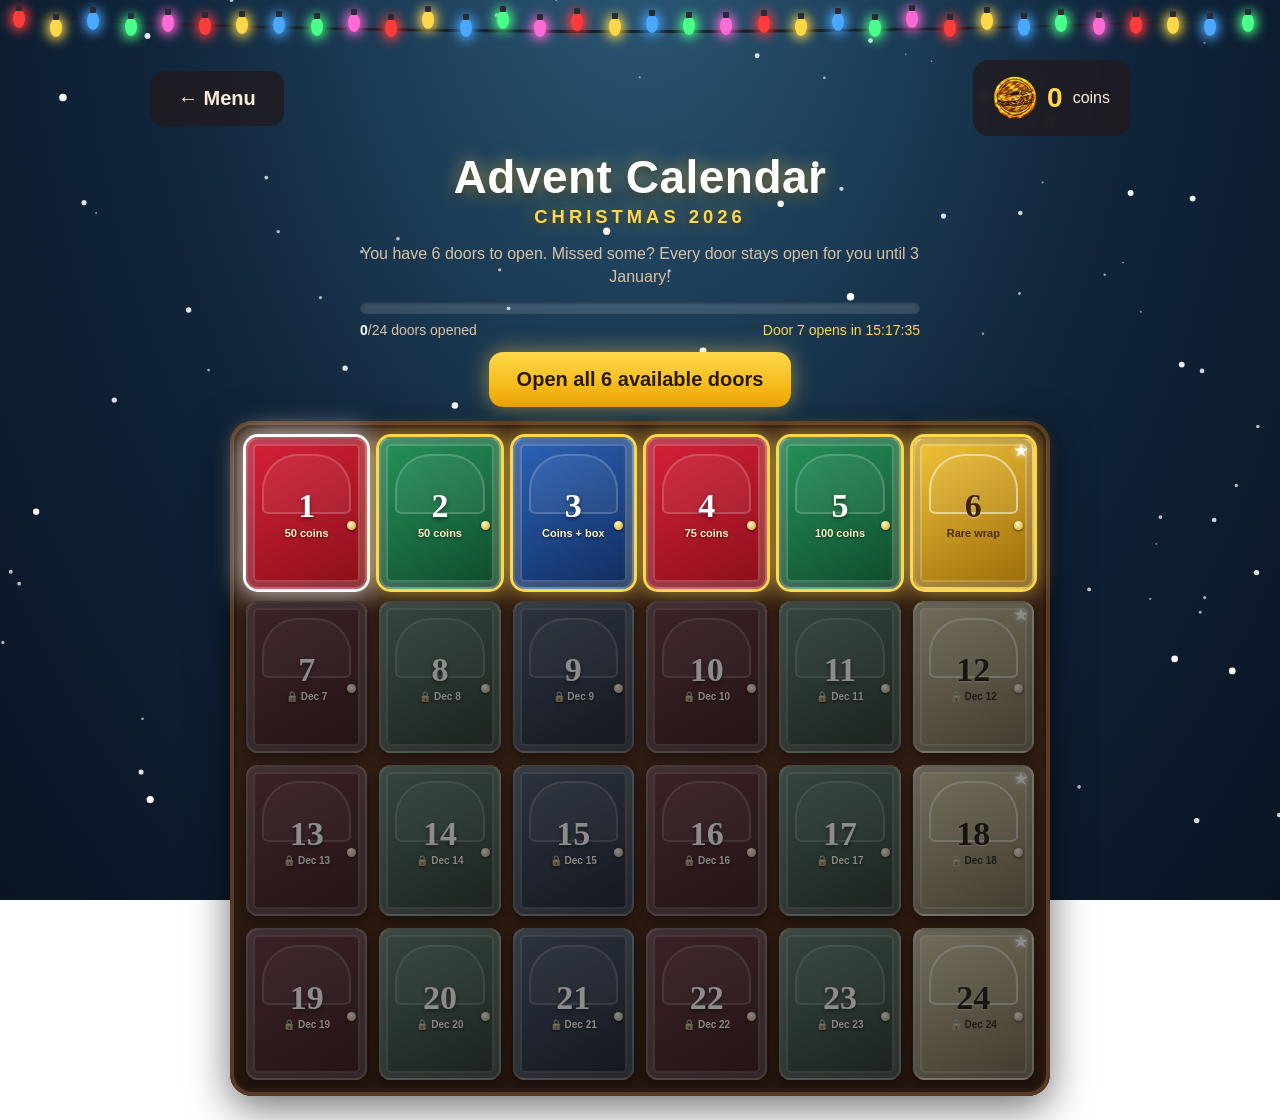
==== advent.html @ e9c2d1f6 "Add files via upload" ====
<!DOCTYPE html>
<html lang="en">
<head>
<meta charset="utf-8">
<meta name="viewport" content="width=device-width, initial-scale=1, viewport-fit=cover">
<title>Advent Calendar - Low Poly Drift</title>
<meta name="robots" content="noindex">
<link rel="icon" type="image/png" href="favicon.png">
<link rel="stylesheet" href="ui.css">
<style>
body{background:radial-gradient(ellipse at 50% -10%,#2c5a78 0,#10243a 55%,#0a1424 100%) fixed;padding-top:0;gap:14px;overflow-x:hidden}
/* string of lights */
.lights{position:relative;width:calc(100% + 24px);height:46px;margin:0 -12px;flex:none;pointer-events:none}
.lights::before{content:"";position:absolute;left:0;right:0;top:8px;height:22px;border-bottom:3px solid #1a1a22;border-radius:0 0 50% 50%/0 0 100% 100%}
.lights i{position:absolute;top:0;width:12px;height:18px;border-radius:50% 50% 55% 55%;background:var(--c);box-shadow:0 0 12px 3px var(--c);animation:tw 1.6s infinite alternate;animation-delay:var(--d)}
.lights i::before{content:"";position:absolute;left:3px;top:-5px;width:6px;height:6px;background:#2a2a32;border-radius:1px}
@keyframes tw{from{opacity:.45}to{opacity:1}}
.top{max-width:980px}
h1{font-size:clamp(30px,6vw,46px);color:#fff;text-shadow:0 0 18px rgba(255,216,74,.55),0 3px 8px rgba(0,0,0,.5);letter-spacing:.5px}
h1 small{display:block;font-size:.4em;color:var(--gold);letter-spacing:4px;text-transform:uppercase;margin-top:2px}
#sub{text-align:center;max-width:560px;line-height:1.45}
.bar{width:min(560px,92vw);display:flex;flex-direction:column;gap:8px}
.prog{height:12px;border-radius:7px;background:rgba(255,255,255,.14);overflow:hidden;box-shadow:inset 0 1px 3px rgba(0,0,0,.4)}
.prog i{display:block;height:100%;width:0;background:repeating-linear-gradient(45deg,#e8283c 0 10px,#fff 10px 20px);border-radius:7px;transition:width .6s}
.stats{display:flex;justify-content:space-between;font-size:14px;color:var(--muted);gap:10px;flex-wrap:wrap}
.stats b{color:#fff}
#next{color:var(--gold)}
#claimall{background:linear-gradient(#ffd84a,#f2a900);color:#2a1a00;box-shadow:0 0 22px rgba(255,216,74,.5);animation:glow 1.6s infinite alternate;display:none}
@keyframes glow{to{box-shadow:0 0 34px rgba(255,216,74,.9);transform:scale(1.03)}}
.cal{width:100%;max-width:820px;padding:16px;border-radius:22px;background:linear-gradient(#3a2418,#24150e);box-shadow:0 12px 40px rgba(0,0,0,.55),inset 0 0 0 4px #5a3a24,inset 0 0 0 7px #2a190f}
.grid{display:grid;grid-template-columns:repeat(4,1fr);gap:12px;perspective:1100px}
@media (min-width:700px){.grid{grid-template-columns:repeat(6,1fr)}}
.door{position:relative;aspect-ratio:4/5;padding:0;background:#0d0a12;border-radius:12px;color:#fff;font:inherit;text-align:center;box-shadow:inset 0 0 14px rgba(0,0,0,.8);-webkit-tap-highlight-color:transparent}
.door:disabled{cursor:default;opacity:1}
/* what is behind the door */
.in{position:absolute;inset:0;border-radius:12px;display:flex;flex-direction:column;align-items:center;justify-content:center;gap:3px;padding:6px 4px;background:radial-gradient(circle at 50% 45%,#fff3b8 0,#ffc861 45%,#8a4a1c 100%);color:#3a1a00;font-weight:700;font-size:12px;line-height:1.15;overflow:hidden}
.in .ic{font-size:30px;line-height:1;display:flex;align-items:center;justify-content:center;height:34px}
.in .ic img{width:32px;height:32px}
.in .sw{width:34px;height:34px;border-radius:9px;border:2px solid #fff;box-shadow:0 2px 6px rgba(0,0,0,.4)}
.in em{font-style:normal;font-size:11px;color:#6b3a10}
.in .ok{position:absolute;right:5px;top:3px;font-size:13px;color:#1f7a4a}
/* the door itself */
.face{position:absolute;inset:0;border-radius:12px;transform-origin:left center;transition:transform .8s cubic-bezier(.3,1.3,.5,1);display:flex;flex-direction:column;align-items:center;justify-content:center;gap:2px;font-size:clamp(24px,5vw,34px);font-weight:700;font-family:Georgia,"Times New Roman",serif;text-shadow:0 2px 4px rgba(0,0,0,.5);
 background:linear-gradient(150deg,var(--a),var(--b));border:2px solid rgba(255,255,255,.28);box-shadow:inset 0 0 0 5px rgba(0,0,0,.14),inset 0 0 0 7px rgba(255,255,255,.2),0 4px 10px rgba(0,0,0,.4);backface-visibility:hidden}
.face::before{content:"";position:absolute;left:12%;right:12%;top:10%;height:38%;border-radius:40% 40% 8% 8%/60% 60% 8% 8%;border:2px solid rgba(255,255,255,.18);background:rgba(255,255,255,.06)}
.face::after{content:"";position:absolute;right:9px;top:55%;width:9px;height:9px;border-radius:50%;background:radial-gradient(circle at 35% 30%,#fff6c0,#d9a520);box-shadow:0 1px 3px rgba(0,0,0,.6)}
.face span{position:relative;z-index:1}
.face small{position:relative;z-index:1;font:700 clamp(9px,1.7vw,11px) "Century Gothic",Futura,sans-serif;color:#fff6c8;text-shadow:0 1px 3px rgba(0,0,0,.6);padding:0 3px}
.c0{--a:#d6203a;--b:#8b0f1a}.c1{--a:#25935a;--b:#0f4a2c}.c2{--a:#2d63b8;--b:#102c5e}
.big .face{--a:#f2c53a;--b:#9a6a08;color:#3a2400;text-shadow:0 1px 2px rgba(255,255,255,.5)}
.big .face small{color:#4a2e00;text-shadow:none}
.big .face::before{border-color:rgba(255,255,255,.5)}
.star{position:absolute;right:5px;top:3px;font-size:15px;z-index:2;color:#fff;text-shadow:0 0 6px #fff}
.lock .face{filter:saturate(.25) brightness(.55)}
.lock .face small{font-size:10px}
.avail .face{animation:bob 1.4s infinite ease-in-out;box-shadow:0 0 0 3px var(--gold),0 0 20px 4px rgba(255,216,74,.55),inset 0 0 0 5px rgba(0,0,0,.14),inset 0 0 0 7px rgba(255,255,255,.2)}
.avail.nxt .face{box-shadow:0 0 0 3px #fff,0 0 26px 6px rgba(255,255,255,.7),inset 0 0 0 5px rgba(0,0,0,.14),inset 0 0 0 7px rgba(255,255,255,.2)}
@keyframes bob{50%{transform:translateY(-3px) scale(1.03)}}
.open .face{transform:rotateY(-118deg);animation:none;pointer-events:none}
.open{cursor:default}
/* popup */
#pop{position:fixed;inset:0;z-index:20;display:none;align-items:center;justify-content:center;background:rgba(5,10,20,.72);padding:16px}
#pop.on{display:flex}
.card{position:relative;background:linear-gradient(#2a1a2e,#17101e);border:2px solid var(--gold);border-radius:22px;padding:22px 22px 20px;width:min(460px,94vw);max-height:88vh;overflow:auto;text-align:center;box-shadow:0 0 50px rgba(255,216,74,.35);animation:pp .5s cubic-bezier(.3,1.5,.5,1)}
@keyframes pp{from{transform:scale(.6);opacity:0}}
.card h2{color:var(--gold);font-size:26px;margin-bottom:12px}
.rw{display:flex;align-items:center;gap:12px;background:rgba(255,255,255,.08);border-radius:14px;padding:10px 14px;margin:8px 0;text-align:left;font-size:16px}
.rw .ic{font-size:34px;width:44px;text-align:center;flex:none}.rw .ic img{width:40px;height:40px;vertical-align:middle}
.rw .sw{width:44px;height:44px;border-radius:11px;border:2px solid #fff;flex:none}
.rw b{display:block;color:#fff}.rw small{color:var(--muted);font-size:13px}
.rw.sm{padding:6px 12px;margin:4px 0;font-size:15px}.rw.sm .ic{font-size:26px}.rw.sm .ic img{width:30px;height:30px}.rw.sm .sw{width:34px;height:34px}
.rw.n{animation:pp .5s both;animation-delay:var(--d)}
.card .btn{margin-top:12px;padding:12px 30px;font-size:19px}
.tot{font-size:18px;color:var(--gold);font-weight:700;margin-top:6px}
#fx{position:fixed;inset:0;z-index:21;pointer-events:none}
.snow{position:fixed;inset:0;pointer-events:none;z-index:-1}
</style>
</head>
<body>
<div class="lights" id="lights"></div>
<div class="top"><button class="btn ghost" id="back">&larr; Menu</button><div class="panel coins" id="coins"></div></div>
<h1>Advent Calendar<small>Christmas 2026</small></h1>
<p id="sub"></p>
<div class="bar">
 <div class="prog"><i id="pg"></i></div>
 <div class="stats"><span><b id="cnt">0</b>/24 doors opened</span><span id="next"></span></div>
</div>
<button class="btn" id="claimall"></button>
<div class="cal"><div class="grid" id="grid"></div></div>
<div id="pop"><div class="card" id="card"></div></div>
<canvas id="fx"></canvas>
<canvas class="snow" id="snow"></canvas>
<script src="config.js"></script>
<script src="device.js"></script>
<script src="cars.js"></script>
<script>
const YEAR=2026, KEY='dn_advent'+YEAR, LOGKEY=KEY+'_log';
// ---- REWARDS (edit here). Every day gives coins; c = coins, box = a free Christmas Box roll, w = a guaranteed wrap of that rarity, car = a car (by name).
// Everything is given when a door is opened. Missed doors can be opened any time until 3 January.
const DAYS=[
 {c:50},{c:50},{c:75,box:1},{c:75},{c:100},{c:150,w:'rare'},
 {c:75},{c:75},{c:100,box:1},{c:100},{c:125},{c:200,w:'epic',car:'Snow Plow'},
 {c:100},{c:100},{c:125,box:1},{c:125},{c:150},{c:250,w:'epic'},
 {c:150},{c:150},{c:175,box:1},{c:175},{c:200},{c:500,w:'legendary',car:'Santa Sleigh'}];
const $=id=>document.getElementById(id);
let claimed=[],log={};
try{claimed=JSON.parse(localStorage[KEY]||'[]')}catch(e){}
try{log=JSON.parse(localStorage[LOGKEY]||'{}')}catch(e){}
let today=0,offset=0; // today = number of doors open (0 = not December yet, 24 = all); offset = server time - device time
const isBig=d=>!!(d.w||d.car);
const EM={coin:coinImg};

// date from OUR server (Date header), so changing the phone clock does not unlock doors; falls back to the device clock
async function nowDate(){
 try{const r=await fetch(location.pathname,{method:'HEAD',cache:'no-store'});const h=r.headers.get('date');if(h){const d=new Date(h);if(!isNaN(d)){offset=d-Date.now();return d}}}catch(e){}
 return new Date()}
function romeParts(d){const p=new Intl.DateTimeFormat('en-GB',{timeZone:'Europe/Rome',year:'numeric',month:'numeric',day:'numeric',hour:'numeric',minute:'numeric',second:'numeric',hour12:false}).formatToParts(d);
 const g=t=>+p.find(x=>x.type===t).value;return{y:g('year'),m:g('month'),d:g('day'),h:g('hour')%24,mi:g('minute'),s:g('second')}}

// ---- granting rewards ----
const XBOX=BOXES.find(b=>b.id==='xmas');
const wrapTxt=w=>RAR[w.r].n+' wrap "'+w.n+'"';
function giveWrap(rar){
 const pool=WRAPS.filter(w=>w.x&&w.r===rar&&!prog.wraps.includes(w.id));
 if(pool.length){const w=pool[Math.floor(Math.random()*pool.length)];prog.wraps.push(w.id);return{k:'wrap',id:w.id,t:wrapTxt(w)}}
 prog.coins+=300;return{k:'coins',n:300,t:'300 coins (you already own every '+RAR[rar].n+' Christmas wrap)'}}
function grant(n){
 const d=DAYS[n-1],res={n,c:d.c,it:[]};prog.coins+=d.c;
 if(d.box){const w=rollBox(XBOX);
  if(prog.wraps.includes(w.id)){prog.coins+=150;res.it.push({k:'coins',n:150,t:'150 coins (the box wrap '+w.n+' was a duplicate)'})}
  else{prog.wraps.push(w.id);res.it.push({k:'wrap',id:w.id,t:wrapTxt(w),box:1})}}
 if(d.w)res.it.push(giveWrap(d.w));
 if(d.car){const i=RANKS.findIndex(r=>r.n===d.car);
  if(i>=0&&!prog.owned.includes(i)){prog.owned.push(i);res.it.push({k:'car',n:d.car,t:'New car: '+d.car+'!'})}
  else if(i>=0){const b=Math.round(RANKS[i].price/2);prog.coins+=b;res.it.push({k:'coins',n:b,t:b+' coins (you already own the '+d.car+')'})}}
 claimed.push(n);log[n]=res;
 return res}
function persist(){try{localStorage[KEY]=JSON.stringify(claimed);localStorage[LOGKEY]=JSON.stringify(log)}catch(e){}saveProg()}
const avail=()=>[...Array(24).keys()].map(i=>i+1).filter(n=>n<=today&&!claimed.includes(n));

// ---- drawing ----
function iconFor(it){
 if(it.k==='wrap'){const w=WRAP_BY[it.id];return w?`<div class="sw" style="background:${wrapCSS(w)}"></div>`:'<div class="ic">&#127912;</div>'}
 if(it.k==='car')return'<div class="ic">&#128663;</div>';
 return'<div class="ic">'+coinImg+'</div>'}
function inside(n){ // what the opened door shows
 const r=log[n],d=DAYS[n-1];let h='';
 if(r){h+=`<div class="ic">${coinImg}</div><span>+${r.c} coins</span>`;
  r.it.forEach(it=>{h+=it.k==='wrap'?`<div class="sw" style="background:${wrapCSS(WRAP_BY[it.id]||{c:[0xffffff],p:0})}"></div><em>${(WRAP_BY[it.id]||{}).n||'Wrap'}</em>`:it.k==='car'?`<div class="ic">&#128663;</div><em>${it.n}</em>`:`<em>+${it.n} coins</em>`})}
 else h=`<div class="ic">${coinImg}</div><span>+${d.c} coins</span>`+(d.w?`<em>+ ${RAR[d.w].n} wrap</em>`:'')+(d.car?`<em>+ ${d.car}</em>`:'')+(d.box?'<em>+ free box</em>':'');
 return h+'<div class="ok">&#10003;</div>'}
function hint(n){const d=DAYS[n-1];return isBig(d)?(d.car?'Car + wrap':RAR[d.w].n+' wrap'):d.box?'Coins + box':d.c+' coins'}
function render(){
 $('coins').innerHTML=coinImg+'<b>'+prog.coins+'</b><span>coins</span>';
 const av=avail(),nx=av[0];
 $('grid').innerHTML='';
 for(let n=1;n<=24;n++){
  const d=DAYS[n-1],b=document.createElement('button');
  b.className='door c'+((n-1)%3)+(isBig(d)?' big':'');b.setAttribute('aria-label','Door '+n);
  let face=`<div class="face">${isBig(d)?'<div class="star">&#9733;</div>':''}<span>${n}</span>`;
  if(claimed.includes(n)){b.classList.add('open');b.disabled=true;face+='</div>'}
  else if(n<=today){b.classList.add('avail');if(n===nx)b.classList.add('nxt');face+=`<small>${hint(n)}</small></div>`;b.onclick=()=>openDoor(n,b)}
  else{b.classList.add('lock');b.disabled=true;face+=`<small>&#128274; Dec ${n}</small></div>`}
  b.innerHTML=`<div class="in">${claimed.includes(n)?inside(n):''}</div>`+face;
  $('grid').appendChild(b)}
 const k=claimed.length;$('cnt').textContent=k;$('pg').style.width=(k/24*100)+'%';
 const ca=$('claimall');if(av.length>1){ca.style.display='block';ca.textContent='Open all '+av.length+' available doors'}else ca.style.display='none';
 $('sub').textContent=today?(av.length?'You have '+av.length+' door'+(av.length>1?'s':'')+' to open. Missed some? Every door stays open for you until 3 January!':'All available doors are open. Come back tomorrow!'):'The calendar opens on 1 December. Come back then!'}

// ---- popup + confetti ----
function pop(title,res){
 const rows=[];
 res.forEach(r=>{rows.push(`<div class="rw n${res.length>1?' sm':''}" style="--d:${Math.min(rows.length*.12,1.5)}s"><div class="ic">${coinImg}</div><div><b>+${r.c} coins</b>${res.length>1?'<small>Day '+r.n+'</small>':''}</div></div>`);
  r.it.forEach(it=>rows.push(`<div class="rw n${res.length>1?' sm':''}" style="--d:${Math.min(rows.length*.12,1.5)}s">${iconFor(it)}<div><b>${it.t}</b>${res.length>1?'<small>Day '+r.n+'</small>':it.box?'<small>from your free Christmas Box</small>':''}</div></div>`))});
 const tot=res.reduce((a,r)=>a+r.c+r.it.filter(i=>i.k==='coins').reduce((x,i)=>x+i.n,0),0);
 $('card').innerHTML=`<h2>${title}</h2>${rows.join('')}<div class="tot">${coinImg.replace('<img','<img style="width:24px;height:24px;vertical-align:middle"')} ${tot} coins in total</div><button class="btn" id="okb">Great!</button>`;
 $('pop').classList.add('on');$('okb').onclick=()=>$('pop').classList.remove('on');confetti()}
$('pop').onclick=e=>{if(e.target.id==='pop')$('pop').classList.remove('on')};
function openDoor(n,el){
 if(claimed.includes(n)||n>today)return;
 const r=grant(n);persist();
 el.classList.remove('avail','nxt');el.querySelector('.in').innerHTML=inside(n);el.classList.add('open');el.disabled=true;
 $('coins').innerHTML=coinImg+'<b>'+prog.coins+'</b><span>coins</span>';
 setTimeout(()=>{pop('Door '+n+' is open!',[r]);render()},650)}
$('claimall').onclick=()=>{
 const av=avail();if(!av.length)return;
 const res=av.map(grant);persist();
 document.querySelectorAll('.door.avail').forEach(b=>b.classList.add('open'));
 setTimeout(()=>{pop(res.length+' doors opened!',res);render()},500)};
function confetti(){
 const c=$('fx'),x=c.getContext('2d');c.width=innerWidth;c.height=innerHeight;
 const cols=['#e8283c','#ffd84a','#2fa86a','#5aa7ff','#ffffff','#ff6ad5'];
 const p=[...Array(130)].map(()=>({x:innerWidth/2+(Math.random()-.5)*160,y:innerHeight*.45,vx:(Math.random()-.5)*14,vy:-Math.random()*15-4,w:5+Math.random()*7,h:3+Math.random()*5,r:Math.random()*6,vr:(Math.random()-.5)*.4,c:cols[Math.random()*cols.length|0]}));
 let t=0;(function f(){x.clearRect(0,0,c.width,c.height);p.forEach(q=>{q.vy+=.35;q.x+=q.vx;q.y+=q.vy;q.vx*=.99;q.r+=q.vr;x.save();x.translate(q.x,q.y);x.rotate(q.r);x.fillStyle=q.c;x.fillRect(-q.w/2,-q.h/2,q.w,q.h);x.restore()});
  if(++t<150)requestAnimationFrame(f);else x.clearRect(0,0,c.width,c.height)})()}

// ---- which doors are open today ----
let tick=null;
function countdown(){
 clearTimeout(tick);const el=$('next');
 const p=romeParts(new Date(Date.now()+offset));
 if(!(p.y===YEAR&&p.m===12&&p.d<24)||new URLSearchParams(location.search).get('test')){el.textContent=today&&today<24?'':'';return}
 const left=86400-(p.h*3600+p.mi*60+p.s),pd=n=>String(n).padStart(2,'0');
 el.textContent='Door '+(p.d+1)+' opens in '+pd(left/3600|0)+':'+pd(left%3600/60|0)+':'+pd(left%60);
 if(left<=1){setTimeout(()=>location.reload(),1500);return}
 tick=setTimeout(countdown,1000)}
(async()=>{
 const t=BETA==='christmas'?new URLSearchParams(location.search).get('test'):null; // advent.html?test=12 works only in beta test mode
 const p=romeParts(await nowDate());
 if(t)today=Math.min(24,Math.max(0,+t||0));
 else if(p.y===YEAR&&p.m===12)today=Math.min(p.d,24);
 else if(p.y===YEAR+1&&p.m===1&&p.d<=3)today=24;
 else today=BETA==='christmas'?24:0;
 render();countdown()})();
$('back').onclick=()=>go('index.html');
// string of lights across the top
(()=>{const L=$('lights'),cs=['#ff3b3b','#ffd84a','#4aa8ff','#4aff8a','#ff6ad5'],n=Math.ceil(innerWidth/38);
 for(let i=0;i<n;i++){const e=document.createElement('i'),u=i/(n-1),y=Math.sin(u*Math.PI*(n/6))*0;e.style.cssText=`left:${u*96+1}%;top:${10+Math.abs(Math.sin(i*1.7))*9}px;--c:${cs[i%5]};--d:${(i*.23)%1.6}s`;L.appendChild(e)}})();
// snow (two layers: small + far, big + near)
(()=>{const c=$('snow'),x=c.getContext('2d');let w,h;const f=[...Array(110)].map(()=>({x:Math.random(),y:Math.random(),r:.8+Math.random()*3,s:.0004+Math.random()*.0018,d:Math.random()*6}));
 const rs=()=>{w=c.width=innerWidth;h=c.height=innerHeight};rs();addEventListener('resize',rs);
 (function t(n){x.clearRect(0,0,w,h);f.forEach(s=>{s.y+=s.s*16;if(s.y>1)s.y=0;const px=(s.x+Math.sin(n/1400+s.d)*.015)*w;x.fillStyle='rgba(255,255,255,'+(.35+s.r/5)+')';x.beginPath();x.arc(px,s.y*h,s.r,0,7);x.fill()});requestAnimationFrame(t)})(0)})();
</script>
</body>
</html>
---- ui.css ----
:root{--panel:rgba(34,26,30,.78);--ink:#fbeed8;--accent:#ff8a4c;--muted:#d9c3a5;--gold:#ffd84a;color-scheme:light dark}
*{box-sizing:border-box}
html,body{margin:0;min-height:100%;font-family:"Century Gothic",Futura,"Trebuchet MS",sans-serif;color:var(--ink)}
body{background:linear-gradient(#f2c29b 0%,#d9825f 55%,#6b3a4a 100%) fixed;display:flex;flex-direction:column;align-items:center;gap:16px;padding:18px 12px calc(24px + env(safe-area-inset-bottom,0px))}
h1{margin:0;font-size:44px;color:var(--accent);text-shadow:0 3px 10px rgba(0,0,0,.35);text-align:center}
h2{margin:0;font-size:22px}
p{margin:0;color:var(--muted)}
button{font:inherit;cursor:pointer;border:0}
.panel{background:var(--panel);border-radius:16px;padding:16px 20px;backdrop-filter:blur(3px)}
.btn{background:var(--accent);color:#1a1210;font-weight:700;border-radius:14px;padding:16px 28px;font-size:20px}
.btn.big{width:min(440px,90vw);padding:26px;font-size:32px;border-radius:20px;box-shadow:0 6px 20px rgba(0,0,0,.35);transition:transform .15s}
.btn.big:hover{transform:translateY(-3px)}
.btn.ghost{background:var(--panel);color:var(--ink)}
.btn:disabled{opacity:.45;cursor:default;transform:none}
input{font:inherit;font-size:18px;padding:14px 16px;border-radius:12px;border:0;background:rgba(0,0,0,.35);color:var(--ink);min-width:0}
.coins{display:flex;gap:10px;align-items:center;justify-content:center}
.coins img{width:44px;height:44px}
.coins b{font-size:28px;color:var(--gold)}
.top{display:flex;gap:12px;align-items:center;justify-content:space-between;width:100%;max-width:980px}
.menu{display:flex;flex-direction:column;gap:14px;align-items:center}
/* blur over the live 3D scene makes some Android WebViews drop the whole page every few frames (black/white flicker): no blur on touch devices */
@media (pointer:coarse),(hover:none){*{backdrop-filter:none!important;-webkit-backdrop-filter:none!important}}
html.lowfx *{backdrop-filter:none!important;-webkit-backdrop-filter:none!important}
#bgmap{position:fixed;inset:0;width:100%;height:100%;border:0;z-index:-2;pointer-events:none}
#bgdim{position:fixed;inset:0;z-index:-1;background:rgba(10,8,14,.28);pointer-events:none}
#rankbar{display:flex;gap:12px;align-items:center;background:var(--panel);padding:8px 16px;border-radius:14px;text-align:left}
#rankbar img{width:64px;height:64px}
#rankbar .bar{height:6px;border-radius:3px;background:rgba(255,255,255,.15);margin:5px 0;width:190px;max-width:50vw}
#rankbar .bar i{display:block;height:100%;border-radius:3px}
#rankbar small{color:var(--muted)}
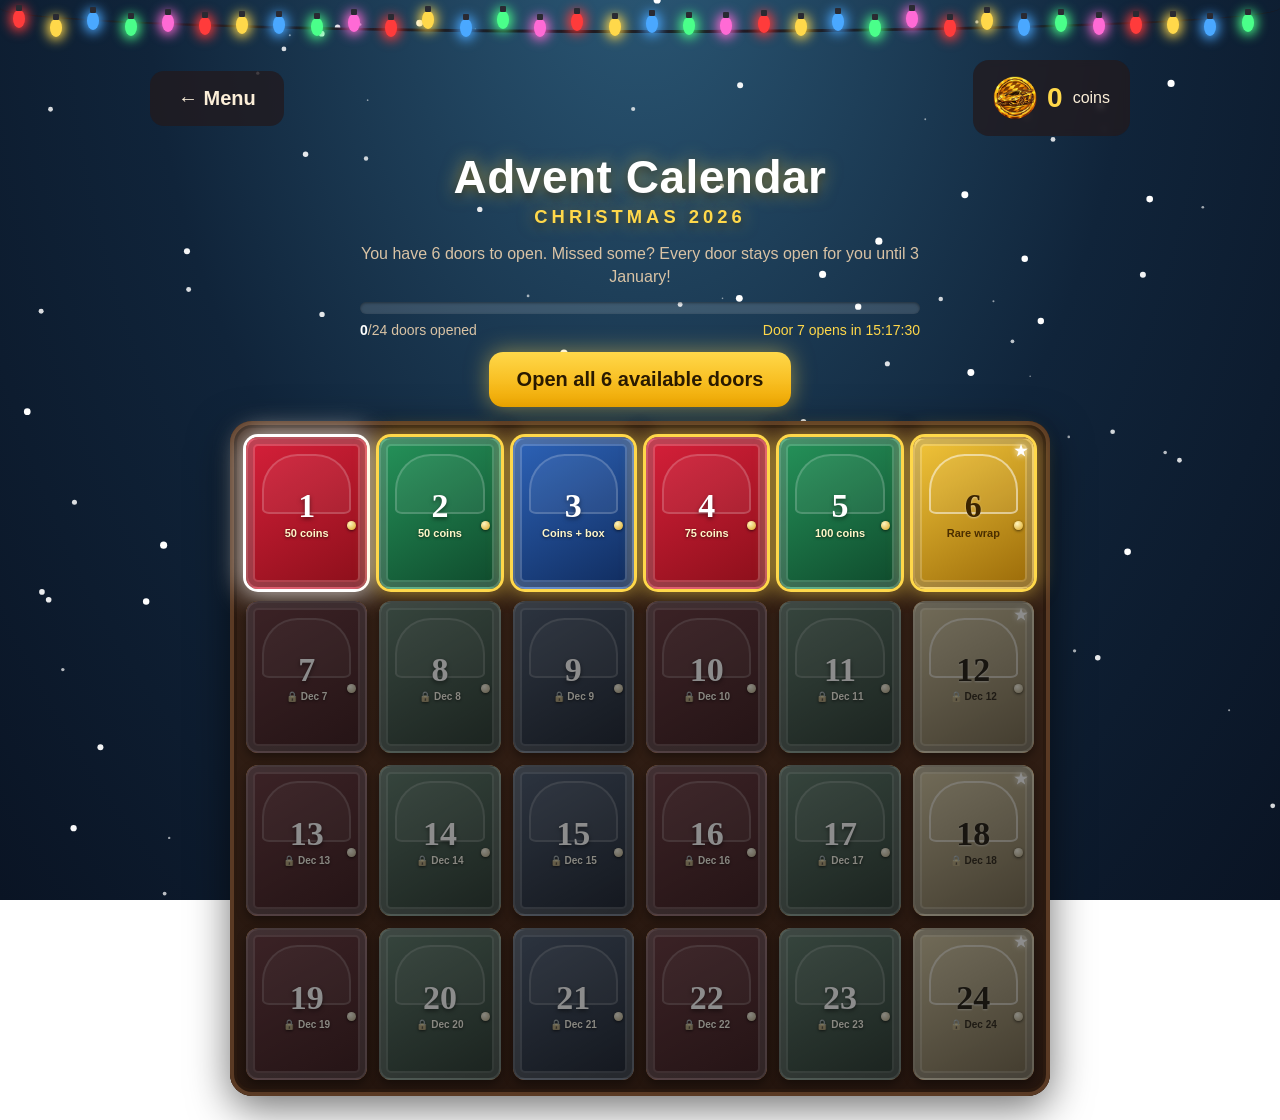
==== commit 836f362a: "Add files via upload" ====
--- a/advent.html
+++ b/advent.html
@@ -93,6 +93,7 @@
 <script src="config.js"></script>
 <script src="device.js"></script>
 <script src="cars.js"></script>
+<script src="cloud.js"></script>
 <script>
 const YEAR=2026, KEY='dn_advent'+YEAR, LOGKEY=KEY+'_log';
 // ---- REWARDS (edit here). Every day gives coins; c = coins, box = a free Christmas Box roll, w = a guaranteed wrap of that rarity, car = a car (by name).
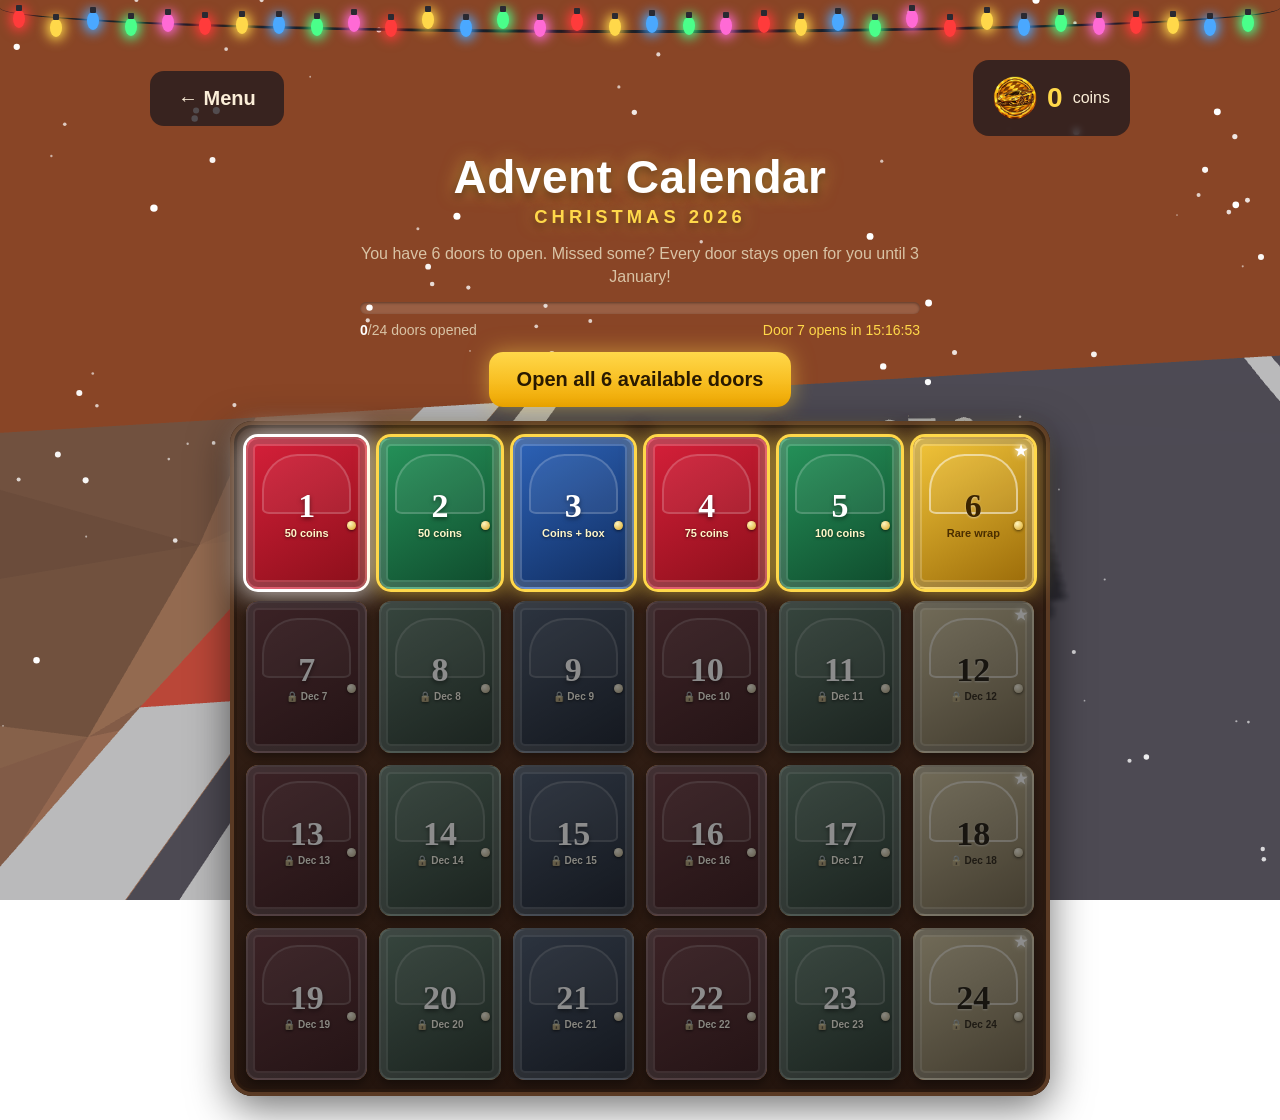
==== commit bb3a2863: "Add files via upload" ====
--- a/advent.html
+++ b/advent.html
@@ -77,6 +77,7 @@
 </style>
 </head>
 <body>
+<iframe id="bgmap" data-src="game.html?bg=1" tabindex="-1" aria-hidden="true"></iframe><div id="bgdim"></div>
 <div class="lights" id="lights"></div>
 <div class="top"><button class="btn ghost" id="back">&larr; Menu</button><div class="panel coins" id="coins"></div></div>
 <h1>Advent Calendar<small>Christmas 2026</small></h1>
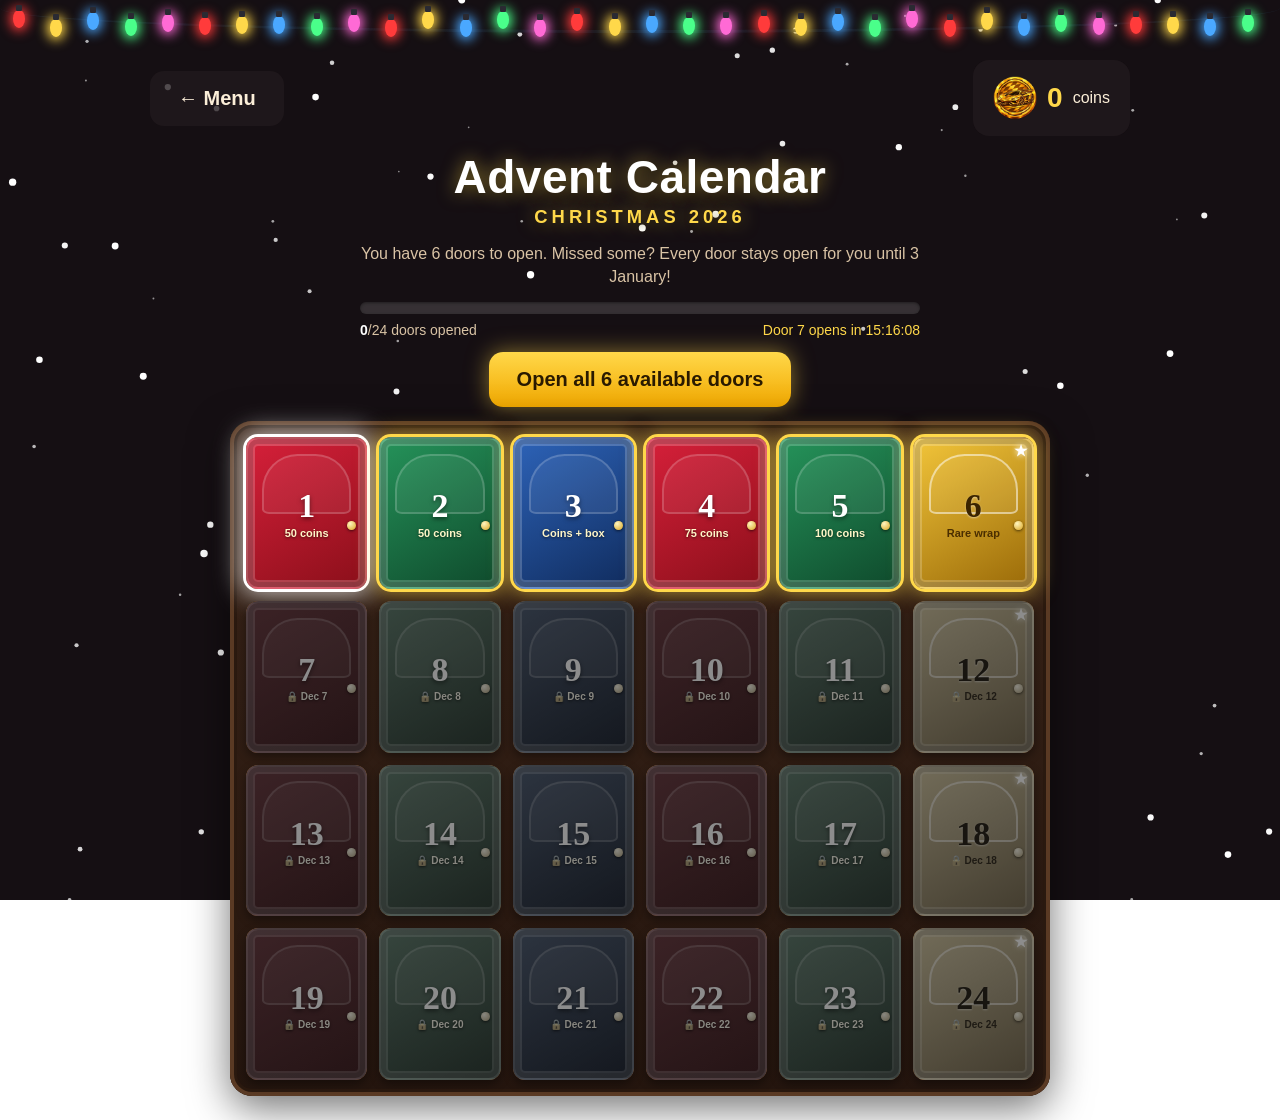
==== commit c4457f4e: "Add files via upload" ====
--- a/advent.html
+++ b/advent.html
@@ -91,7 +91,7 @@
 <div id="pop"><div class="card" id="card"></div></div>
 <canvas id="fx"></canvas>
 <canvas class="snow" id="snow"></canvas>
-<script src="config.js"></script>
+<script src="config.js?v=3"></script>
 <script src="device.js"></script>
 <script src="cars.js"></script>
 <script src="cloud.js"></script>
